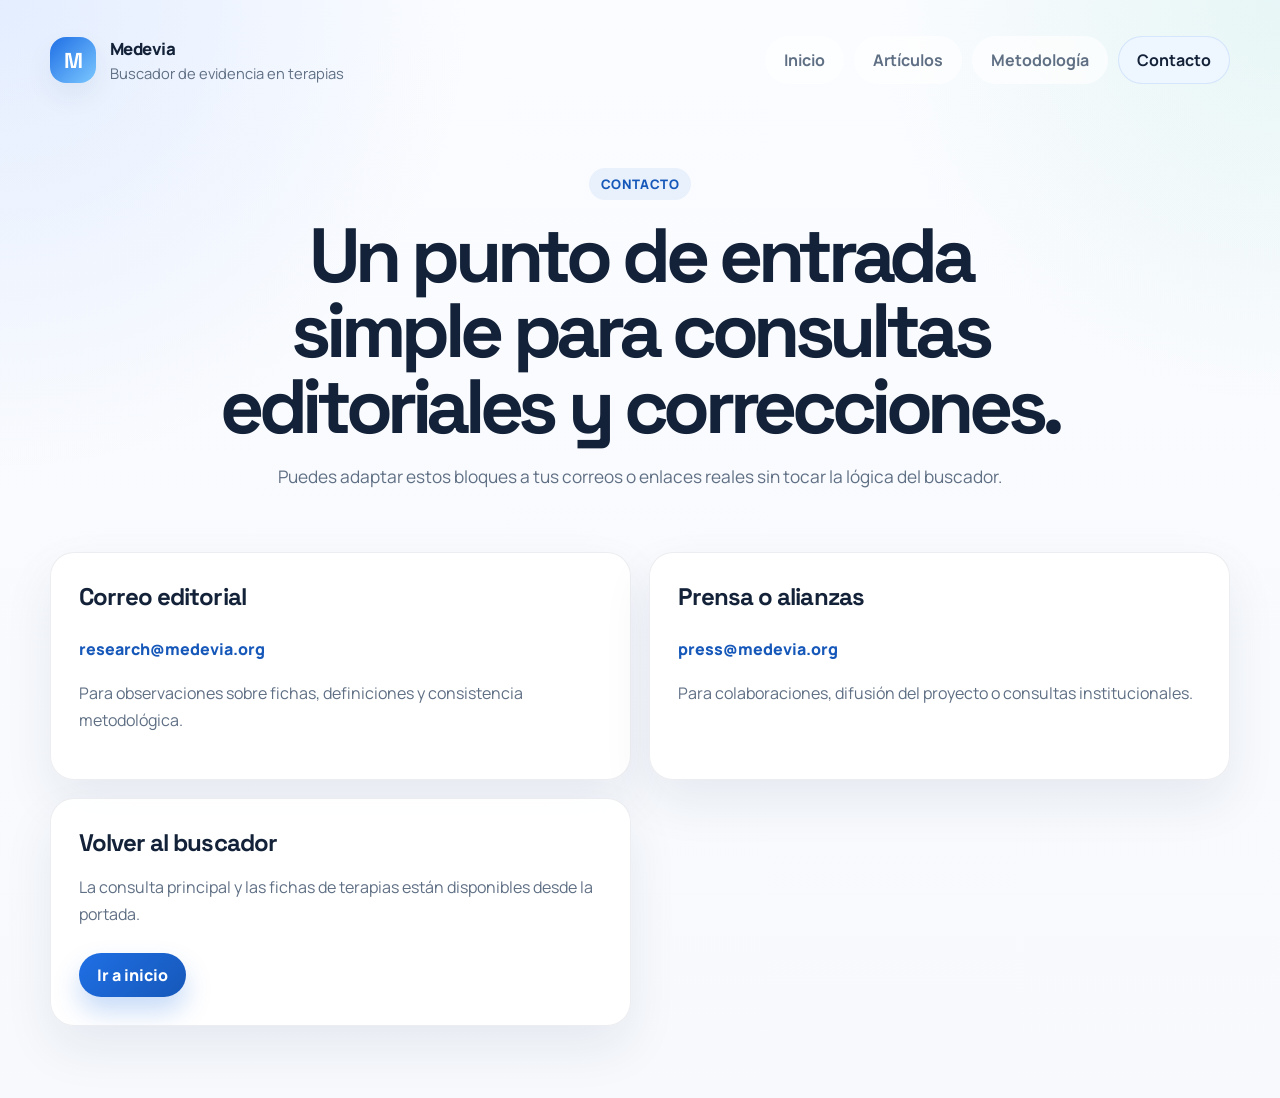
==== contacto.html @ ec147499 "initial upload" ====
<!DOCTYPE html>
<html lang="es">
  <head>
    <meta charset="UTF-8" />
    <meta name="viewport" content="width=device-width, initial-scale=1.0" />
    <title>Medevia | Contacto</title>
    <link rel="preconnect" href="https://fonts.googleapis.com" />
    <link rel="preconnect" href="https://fonts.gstatic.com" crossorigin />
    <link rel="stylesheet" href="styles.css" />
  </head>
  <body data-page="contacto">
    <div class="page-shell">
      <header class="site-header">
        <a class="brand" href="index.html" aria-label="Ir al inicio de Medevia">
          <span class="brand-mark">M</span>
          <span class="brand-copy">
            <strong>Medevia</strong>
            <span>Buscador de evidencia en terapias</span>
          </span>
        </a>

        <nav class="site-nav" aria-label="Navegación principal">
          <a class="nav-link" href="index.html">Inicio</a>
          <a class="nav-link" href="articulos.html">Artículos</a>
          <a class="nav-link" href="metodologia.html">Metodología</a>
          <a class="nav-link nav-link--active" href="contacto.html">Contacto</a>
        </nav>
      </header>

      <main>
        <section class="hero hero--subpage">
          <div class="hero__eyebrow">Contacto</div>
          <h1>Un punto de entrada simple para consultas editoriales y correcciones.</h1>
          <p class="hero__lead">
            Puedes adaptar estos bloques a tus correos o enlaces reales sin tocar la lógica del
            buscador.
          </p>
        </section>

        <section class="info-grid info-grid--single">
          <article class="info-card">
            <h2>Correo editorial</h2>
            <p><a class="text-link" href="mailto:research@medevia.org">research@medevia.org</a></p>
            <p>Para observaciones sobre fichas, definiciones y consistencia metodológica.</p>
          </article>

          <article class="info-card">
            <h2>Prensa o alianzas</h2>
            <p><a class="text-link" href="mailto:press@medevia.org">press@medevia.org</a></p>
            <p>Para colaboraciones, difusión del proyecto o consultas institucionales.</p>
          </article>

          <article class="info-card">
            <h2>Volver al buscador</h2>
            <p>La consulta principal y las fichas de terapias están disponibles desde la portada.</p>
            <a class="button button--primary button--inline" href="index.html">Ir a inicio</a>
          </article>
        </section>
      </main>
    </div>
  </body>
</html>
---- styles.css ----
@import url("https://fonts.googleapis.com/css2?family=Manrope:wght@400;500;600;700;800&family=Space+Grotesk:wght@500;700&display=swap");

:root {
  --bg: #f7f9fc;
  --bg-accent: #f9fbff;
  --surface: rgba(255, 255, 255, 0.92);
  --surface-strong: #ffffff;
  --surface-soft: #f2f7ff;
  --stroke: rgba(15, 35, 67, 0.08);
  --stroke-strong: rgba(15, 35, 67, 0.14);
  --text: #132238;
  --text-soft: #5f6f84;
  --primary: #1f6fe5;
  --primary-deep: #1658b9;
  --mint: #dff5ef;
  --blue-tint: #eef6ff;
  --danger-tint: #fff2f2;
  --shadow-lg: 0 22px 50px rgba(27, 54, 96, 0.08);
  --shadow-md: 0 12px 28px rgba(28, 56, 92, 0.07);
  --radius-xl: 32px;
  --radius-lg: 24px;
  --radius-md: 18px;
  --radius-sm: 14px;
  --max-width: 1180px;
}

*,
*::before,
*::after {
  box-sizing: border-box;
}

html {
  scroll-behavior: smooth;
}

body {
  margin: 0;
  min-height: 100vh;
  background:
    radial-gradient(circle at top left, rgba(104, 162, 255, 0.16), transparent 28%),
    radial-gradient(circle at top right, rgba(117, 212, 193, 0.15), transparent 24%),
    linear-gradient(180deg, #fbfcff 0%, var(--bg) 100%);
  color: var(--text);
  font-family: "Manrope", "Segoe UI", sans-serif;
}

a {
  color: inherit;
  text-decoration: none;
}

button,
input,
select {
  font: inherit;
}

.page-shell {
  width: min(calc(100% - 32px), var(--max-width));
  margin: 0 auto;
  padding: 22px 0 72px;
}

.site-header {
  display: flex;
  align-items: center;
  justify-content: space-between;
  gap: 24px;
  padding: 14px 0 22px;
}

.brand {
  display: inline-flex;
  align-items: center;
  gap: 14px;
}

.brand-mark {
  display: grid;
  place-items: center;
  width: 46px;
  height: 46px;
  border-radius: 16px;
  background: linear-gradient(135deg, #1f6fe5 0%, #7bc7ff 100%);
  color: #fff;
  font-family: "Space Grotesk", sans-serif;
  font-size: 1.35rem;
  font-weight: 700;
  box-shadow: var(--shadow-md);
}

.brand-copy {
  display: inline-flex;
  flex-direction: column;
  gap: 3px;
}

.brand-copy strong {
  font-size: 1.05rem;
  font-weight: 800;
  letter-spacing: -0.03em;
}

.brand-copy span {
  color: var(--text-soft);
  font-size: 0.92rem;
}

.site-nav {
  display: flex;
  flex-wrap: wrap;
  justify-content: flex-end;
  gap: 10px;
}

.nav-link {
  padding: 12px 18px;
  border-radius: 999px;
  background: rgba(255, 255, 255, 0.68);
  border: 1px solid transparent;
  color: var(--text-soft);
  font-weight: 700;
  transition:
    transform 180ms ease,
    background-color 180ms ease,
    border-color 180ms ease,
    color 180ms ease;
}

.nav-link:hover,
.nav-link:focus-visible {
  transform: translateY(-1px);
  background: rgba(255, 255, 255, 0.96);
  border-color: rgba(31, 111, 229, 0.12);
  color: var(--text);
}

.nav-link--active {
  background: var(--blue-tint);
  border-color: rgba(31, 111, 229, 0.12);
  color: var(--text);
}

.hero {
  position: relative;
  padding: 62px 24px 34px;
  text-align: center;
}

.hero--home {
  padding-top: 78px;
}

.hero__eyebrow,
.info-card__eyebrow {
  display: inline-flex;
  align-items: center;
  padding: 7px 12px;
  border-radius: 999px;
  background: rgba(31, 111, 229, 0.08);
  color: var(--primary-deep);
  font-size: 0.82rem;
  font-weight: 800;
  letter-spacing: 0.03em;
  text-transform: uppercase;
}

.hero h1 {
  margin: 18px auto 18px;
  max-width: 880px;
  font-family: "Space Grotesk", sans-serif;
  font-size: clamp(2.9rem, 6vw, 5rem);
  line-height: 0.98;
  letter-spacing: -0.07em;
}

.hero__lead {
  margin: 0 auto;
  max-width: 740px;
  color: var(--text-soft);
  font-size: 1.08rem;
  line-height: 1.75;
}

.search-panel,
.info-card,
.result-card,
.empty-state {
  position: relative;
  overflow: hidden;
  background: var(--surface);
  border: 1px solid var(--stroke);
  box-shadow: var(--shadow-lg);
  backdrop-filter: blur(18px);
}

.search-panel {
  margin-top: 14px;
  padding: 28px 28px 24px;
  border-radius: var(--radius-xl);
}

.search-panel__glow {
  position: absolute;
  border-radius: 999px;
  filter: blur(22px);
  opacity: 0.55;
  pointer-events: none;
}

.search-panel__glow--one {
  inset: 18px auto auto 16px;
  width: 180px;
  height: 180px;
  background: rgba(123, 199, 255, 0.17);
}

.search-panel__glow--two {
  inset: auto 24px 12px auto;
  width: 220px;
  height: 220px;
  background: rgba(154, 239, 223, 0.16);
}

.section-heading {
  position: relative;
  z-index: 1;
  margin-bottom: 24px;
}

.search-panel .section-heading,
.search-form,
.search-status {
  max-width: 760px;
  margin-left: auto;
  margin-right: auto;
}

.section-heading h2,
.info-card h2,
.empty-state h3,
.result-card__title {
  margin: 0;
  font-family: "Space Grotesk", sans-serif;
  letter-spacing: -0.04em;
}

.section-heading h2 {
  font-size: 1.7rem;
}

.section-heading p,
.info-card p,
.result-card p,
.empty-state p {
  color: var(--text-soft);
  line-height: 1.72;
}

.section-heading--tight {
  margin-bottom: 18px;
}

.search-form {
  position: relative;
  z-index: 1;
  display: grid;
  gap: 14px;
}

.search-bar {
  display: grid;
  grid-template-columns: auto 1fr;
  align-items: center;
  gap: 12px;
  padding: 12px 14px;
  border-radius: 999px;
  background: var(--surface-strong);
  border: 1px solid rgba(31, 111, 229, 0.1);
  box-shadow: inset 0 1px 0 rgba(255, 255, 255, 0.65);
}

.search-bar:focus-within {
  border-color: rgba(31, 111, 229, 0.28);
  box-shadow:
    0 0 0 6px rgba(31, 111, 229, 0.08),
    inset 0 1px 0 rgba(255, 255, 255, 0.65);
}

.search-bar__icon {
  display: grid;
  place-items: center;
  width: 38px;
  height: 38px;
  border-radius: 50%;
  background: var(--surface-soft);
  color: var(--primary-deep);
}

.search-bar__icon svg {
  width: 18px;
  height: 18px;
}

.search-bar input {
  width: 100%;
  border: 0;
  outline: none;
  background: transparent;
  color: var(--text);
  font-size: 1rem;
}

.search-bar input::placeholder {
  color: #95a3b5;
}

.search-actions {
  display: flex;
  flex-wrap: wrap;
  gap: 10px;
}

.button {
  display: inline-flex;
  align-items: center;
  justify-content: center;
  min-height: 44px;
  padding: 0 18px;
  border: 0;
  border-radius: 999px;
  cursor: pointer;
  font-weight: 800;
  transition:
    transform 180ms ease,
    box-shadow 180ms ease,
    background-color 180ms ease,
    color 180ms ease;
}

.button:hover,
.button:focus-visible {
  transform: translateY(-1px);
}

.button--primary {
  background: linear-gradient(135deg, var(--primary) 0%, var(--primary-deep) 100%);
  color: #fff;
  box-shadow: 0 14px 26px rgba(31, 111, 229, 0.25);
}

.button--primary:hover,
.button--primary:focus-visible {
  box-shadow: 0 16px 30px rgba(31, 111, 229, 0.32);
}

.button--ghost {
  background: rgba(255, 255, 255, 0.92);
  border: 1px solid rgba(15, 35, 67, 0.08);
  color: var(--text);
}

.button--inline {
  width: fit-content;
  margin-top: 8px;
}

.search-status {
  position: relative;
  z-index: 1;
  margin-top: 14px;
  display: flex;
  align-items: center;
  justify-content: space-between;
  gap: 14px;
}

.search-status p {
  margin: 0;
  font-weight: 700;
}

.source-badge {
  display: inline-flex;
  align-items: center;
  min-height: 38px;
  padding: 0 14px;
  border-radius: 999px;
  background: rgba(17, 116, 102, 0.08);
  color: #137566;
  font-size: 0.86rem;
  font-weight: 800;
}

.results-section {
  margin-top: 30px;
}

.results-meta {
  margin: 0;
}

.results-grid {
  display: grid;
  grid-template-columns: repeat(2, minmax(0, 1fr));
  gap: 18px;
}

.result-card {
  padding: 24px;
  border-radius: var(--radius-lg);
  transition:
    transform 180ms ease,
    box-shadow 180ms ease,
    border-color 180ms ease;
}

.result-card:hover {
  transform: translateY(-4px);
  box-shadow: 0 24px 42px rgba(22, 52, 90, 0.11);
  border-color: rgba(31, 111, 229, 0.14);
}

.result-card__top {
  display: flex;
  align-items: flex-start;
  justify-content: space-between;
  gap: 18px;
}

.result-card__title-wrap {
  display: grid;
  gap: 8px;
}

.result-card__title {
  font-size: 1.5rem;
}

.result-card__id {
  display: inline-flex;
  width: fit-content;
  padding: 7px 10px;
  border-radius: 999px;
  background: rgba(19, 34, 56, 0.06);
  color: var(--text-soft);
  font-size: 0.82rem;
  font-weight: 800;
}

.result-card__aliases {
  margin: 0;
}

.result-card__aliases strong,
.result-card__body strong,
.meta-chip strong {
  color: var(--text);
}

.result-card__body {
  display: grid;
  gap: 16px;
  margin-top: 20px;
}

.result-card__summary {
  margin: 0;
}

.meta-grid {
  display: flex;
  flex-wrap: wrap;
  gap: 10px;
}

.meta-chip {
  display: inline-flex;
  align-items: center;
  gap: 8px;
  min-height: 44px;
  padding: 0 14px;
  border-radius: 999px;
  background: var(--surface-soft);
  color: var(--text-soft);
  font-size: 0.92rem;
  font-weight: 700;
}

.evidence-box {
  padding: 15px 16px;
  border-radius: var(--radius-sm);
  background: var(--surface-soft);
  border: 1px solid rgba(31, 111, 229, 0.08);
}

.evidence-box p,
.risk-box p {
  margin: 0;
}

.evidence-badge {
  display: inline-flex;
  align-items: center;
  min-height: 38px;
  padding: 0 12px;
  border-radius: 999px;
  font-size: 0.86rem;
  font-weight: 800;
}

.evidence-badge--0 {
  background: rgba(244, 91, 105, 0.12);
  color: #b03a47;
}

.evidence-badge--1 {
  background: rgba(255, 189, 86, 0.16);
  color: #9f6316;
}

.evidence-badge--2 {
  background: rgba(94, 151, 255, 0.15);
  color: #245dbb;
}

.evidence-badge--3 {
  background: rgba(80, 199, 160, 0.16);
  color: #0f7b5e;
}

.evidence-badge--na {
  background: rgba(19, 34, 56, 0.08);
  color: var(--text-soft);
}

.risk-box {
  padding: 15px 16px;
  border-radius: var(--radius-sm);
  background: var(--danger-tint);
  border: 1px solid rgba(244, 91, 105, 0.09);
}

.links-row {
  display: flex;
  flex-wrap: wrap;
  gap: 10px;
}

.link-pill {
  display: inline-flex;
  align-items: center;
  min-height: 42px;
  padding: 0 14px;
  border-radius: 999px;
  background: #fff;
  border: 1px solid rgba(31, 111, 229, 0.11);
  color: var(--primary-deep);
  font-weight: 800;
  transition:
    transform 180ms ease,
    background-color 180ms ease,
    border-color 180ms ease;
}

.link-pill:hover,
.link-pill:focus-visible {
  transform: translateY(-1px);
  background: var(--surface-soft);
  border-color: rgba(31, 111, 229, 0.2);
}

.empty-state {
  margin-top: 18px;
  padding: 40px 24px;
  border-radius: var(--radius-lg);
  text-align: center;
}

.info-grid {
  display: grid;
  grid-template-columns: repeat(2, minmax(0, 1fr));
  gap: 18px;
  margin-top: 34px;
}

.info-grid--single,
.methodology-list {
  display: grid;
  gap: 18px;
  margin-top: 26px;
}

.info-card {
  padding: 28px;
  border-radius: var(--radius-lg);
}

.text-link {
  display: inline-flex;
  width: fit-content;
  margin-top: 8px;
  color: var(--primary-deep);
  font-weight: 800;
}

.text-link:hover,
.text-link:focus-visible {
  text-decoration: underline;
}

@media (max-width: 980px) {
  .site-header,
  .search-status,
  .result-card__top {
    flex-direction: column;
    align-items: stretch;
  }

  .site-nav {
    justify-content: flex-start;
  }

  .results-grid,
  .info-grid {
    grid-template-columns: 1fr;
  }
}

@media (max-width: 720px) {
  .page-shell {
    width: min(calc(100% - 20px), var(--max-width));
  }

  .hero,
  .hero--home {
    padding-left: 8px;
    padding-right: 8px;
  }

  .search-panel,
  .result-card,
  .info-card {
    padding: 22px;
  }

  .search-bar {
    border-radius: 24px;
  }

  .search-panel .section-heading,
  .search-form,
  .search-status {
    max-width: none;
  }
}
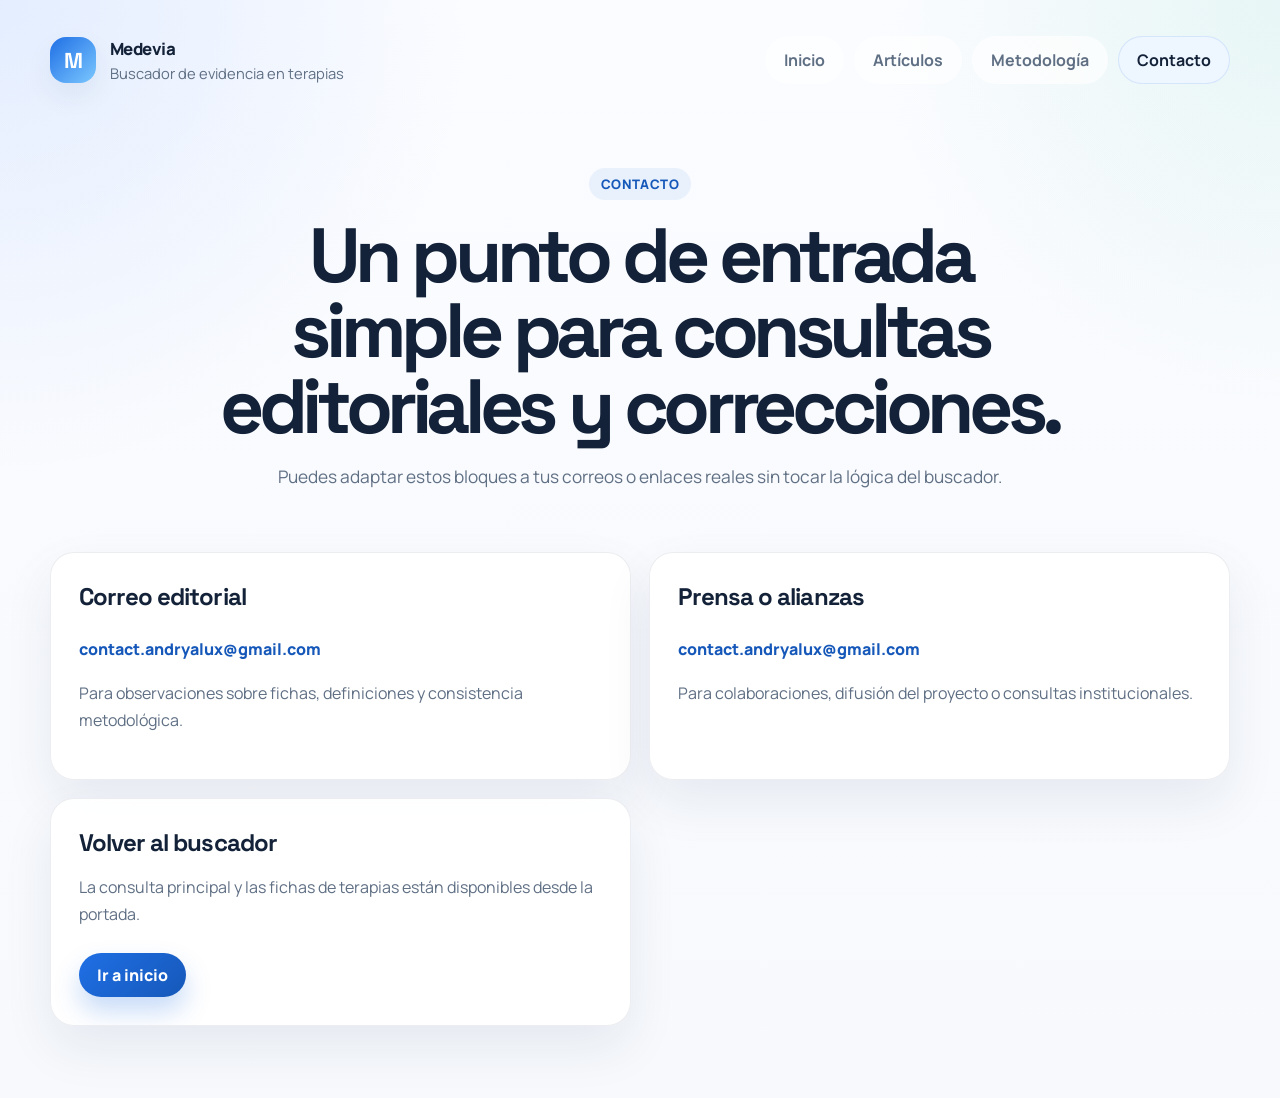
==== commit d013fb36: "Update contact email addresses in contacto.html" ====
--- a/contacto.html
+++ b/contacto.html
@@ -40,13 +40,13 @@
         <section class="info-grid info-grid--single">
           <article class="info-card">
             <h2>Correo editorial</h2>
-            <p><a class="text-link" href="mailto:research@medevia.org">research@medevia.org</a></p>
+            <p><a class="text-link" href="mailto:contact.andryalux@gmail.com">contact.andryalux@gmail.com</a></p>
             <p>Para observaciones sobre fichas, definiciones y consistencia metodológica.</p>
           </article>
 
           <article class="info-card">
             <h2>Prensa o alianzas</h2>
-            <p><a class="text-link" href="mailto:press@medevia.org">press@medevia.org</a></p>
+            <p><a class="text-link" href="mailto:contact.andryalux@gmail.com">contact.andryalux@gmail.com</a></p>
             <p>Para colaboraciones, difusión del proyecto o consultas institucionales.</p>
           </article>
 
